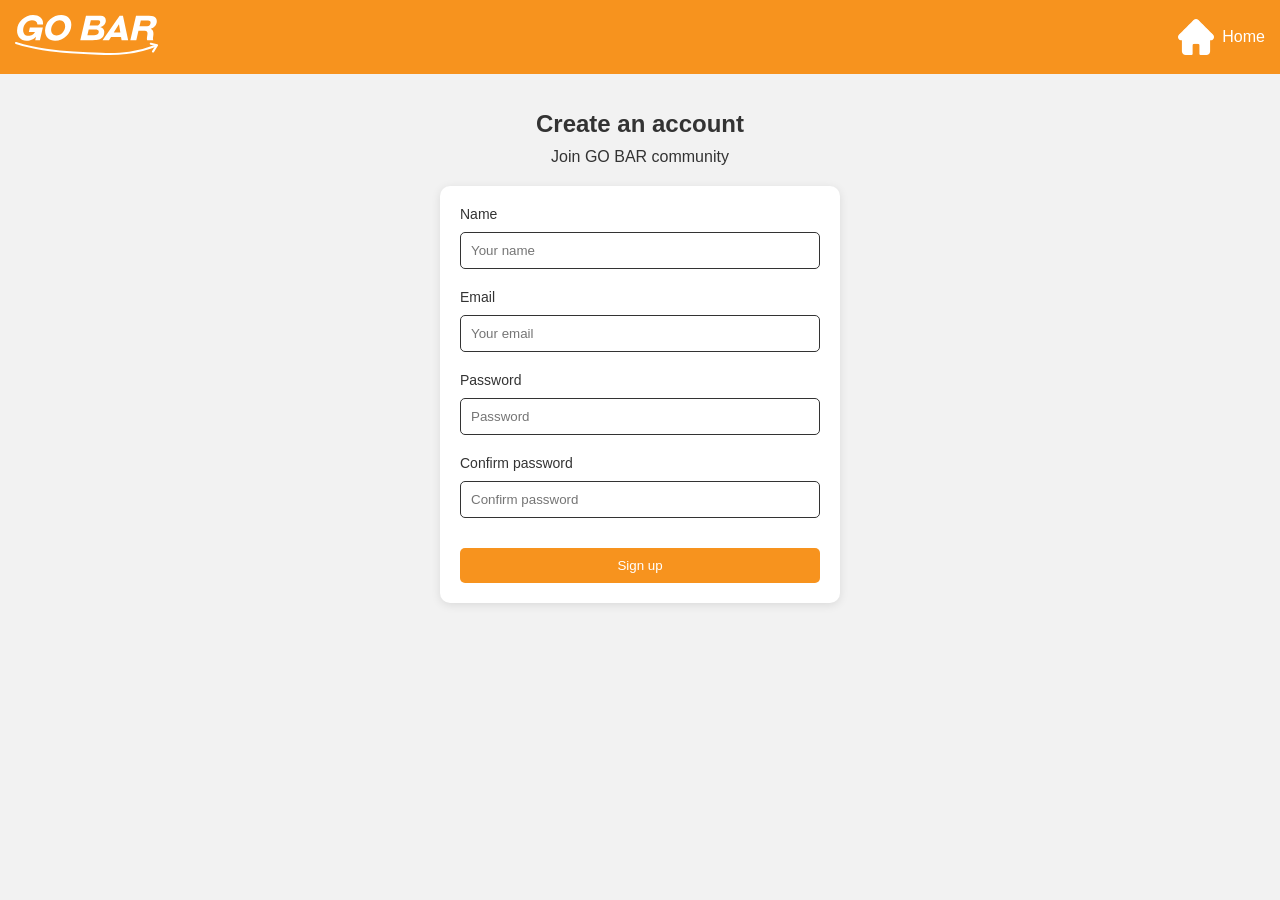
==== signup.html @ e12193d8 "changed signup" ====
<!DOCTYPE html>
<html lang="en">
<head>
  <meta charset="UTF-8" />
  <meta name="viewport" content="width=device-width, initial-scale=1.0"/>
  <title>Sign Up - GO BAR</title>
  <link rel="stylesheet" href="styles.css" />
  <script src="./js/signup.js" defer></script>
  <script src="./js/main.js" defer></script>
</head>
<body>
  <header class="header">
    <a href="index.html" class="logo">
      <img src="./img/go_bar_white.svg" alt="GO BAR logo">
    </a>

    <button class="burger" id="burger">☰</button>

    <nav id="nav">
      <a href="index.html"><img src="./img/home.png" width="36px" height="36px">Home</a>
    </nav>
  </header>
  <section class="signup">
    <h2>Create an account</h2>
    <p>Join GO BAR community</p>

    <form>
      <label for="name">Name</label>
      <input type="text" id="name" placeholder="Your name" />
      <span class="error" id="nameError"></span>

      <label for="email">Email</label>
      <input type="email" id="email" placeholder="Your email" />
      <span class="error" id="emailError"></span>

      <label for="password">Password</label>
      <input type="password" id="password" placeholder="Password" />
      <span class="error" id="passwordError"></span>

      <label for="confirm">Confirm password</label>
      <input type="password" id="confirm" placeholder="Confirm password" />
      <span class="error" id="confirmError"></span>

      <button type="submit">Sign up</button>
    </form>
  </section>

</body>
</html>
---- styles.css ----
* {
  margin: 0;
  padding: 0;
  box-sizing: border-box;
}

body {
  font-family: "Open Sans", sans-serif;
  background: #f2f2f2;
  color: #333;
  padding-top: 70px;
}

.header {
  display: flex;
  position: fixed;
  top: 0;
  width: 100%;
  background: #f7931e;
  color: white;
  justify-content: space-between;
  align-items: center;
  padding: 15px;
}

nav {
  display: flex;
  align-items: center;
  justify-content: space-between;
  gap: 30px;
}

nav a {
  display: flex;
  color: white;
  text-decoration: none;
  align-items: center;
  gap: 8px;
}

.logo img {
  height: 40px;
}

.hero,
.info,
.cta {
  padding: 20px;
}

section {
  margin-bottom: 160px;
}

.hero,
.info {
  display: flex;
  align-items: center;
  gap: 2rem;
  padding: 2rem;
}

.hero img,
.info img {
  width: 50%;
}

.hero p,
.info .text {
  width: 50%;
  margin: 0;
}

.cta {
  display: flex;
  text-align: center;
  flex-direction: column;
  gap: 30px;
}

.cta-content {
  display: flex;
  justify-content: center;
  align-items: center;
  gap: 5%;
  margin-top: 15px;
}

.cta-content button {
  background: #f7931e;
  color: white;
  border: none;
  padding: 10px 20px;
  height: 40px;
  border-radius: 10px;
  cursor: pointer;
  transition: transform 0.1s ease, box-shadow 0.1s ease;
  box-shadow: 0 4px 10px rgba(0, 0, 0, 0.15);
}

.cta-content button:hover {
  transform: translateY(-2px);
  box-shadow: 0 6px 14px rgba(0, 0, 0, 0.2);
}

.cta-content button:active {
  transform: translateY(2px) scale(0.98);
  box-shadow: 0 2px 6px rgba(0, 0, 0, 0.15);
}

.footer {
  background: #f7931e;
  color: white;
  padding: 40px 20px;
  margin-top: 30px;
}

.footer-content {
  display: flex;
  justify-content: space-between;
}

.signup {
  padding: 40px 20px;
  text-align: center;
}

.signup h2 {
  margin-bottom: 10px;
}

.signup form {
  max-width: 400px;
  margin: 20px auto;
  display: flex;
  flex-direction: column;
  gap: 10px;
  background: white;
  padding: 20px;
  border-radius: 10px;
  box-shadow: 0 2px 10px rgba(0, 0, 0, 0.1);
}

.signup label {
  text-align: left;
  font-size: 14px;
}

.signup input {
  padding: 10px;
  border: 1px solid #333;
  border-radius: 5px;
}

.signup button {
  margin-top: 10px;
  background: #f7931e;
  color: white;
  border: none;
  padding: 10px;
  cursor: pointer;
  border-radius: 5px;
}

.signup button:hover {
  opacity: 0.9;
}

.feedback {
  padding: 40px 20px;
  text-align: center;
}

.feedback h2 {
  margin-bottom: 10px;
}

.feedback form {
  max-width: 400px;
  margin: 20px auto;
  display: flex;
  flex-direction: column;
  gap: 10px;
  background: white;
  padding: 20px;
  border-radius: 10px;
  box-shadow: 0 2px 10px rgba(0, 0, 0, 0.1);
}

.feedback label {
  text-align: left;
  font-size: 14px;
}

.feedback input,
.feedback textarea {
  padding: 10px;
  border: 1px solid #333;
  border-radius: 5px;
}

.feedback button {
  margin-top: 10px;
  background: #f7931e;
  color: white;
  border: none;
  padding: 10px;
  cursor: pointer;
  border-radius: 5px;
}

.feedback button:hover {
  opacity: 0.9;
}

.error {
  color: red;
  font-size: 12px;
  margin-top: -5px;
  margin-bottom: 5px;
  display: block;
}

/* burger hidden on desktop */
.burger {
  display: none;
  font-size: 28px;
  background: none;
  border: none;
  color: white;
  cursor: pointer;
}

/* mobile styles */
@media (max-width: 768px) {
  nav {
    position: absolute;
    top: 70px;
    right: 0;
    width: 100%;
    background: #f7931e;
    flex-direction: column;
    align-items: center;
    gap: 20px;
    max-height: 0;
    overflow: hidden;
    transition: max-height 0.3s ease;
  }
  nav.active {
    max-height: 300px;
    padding: 20px 0;
  }
  .burger {
    display: block;
  }
}/*# sourceMappingURL=styles.css.map */
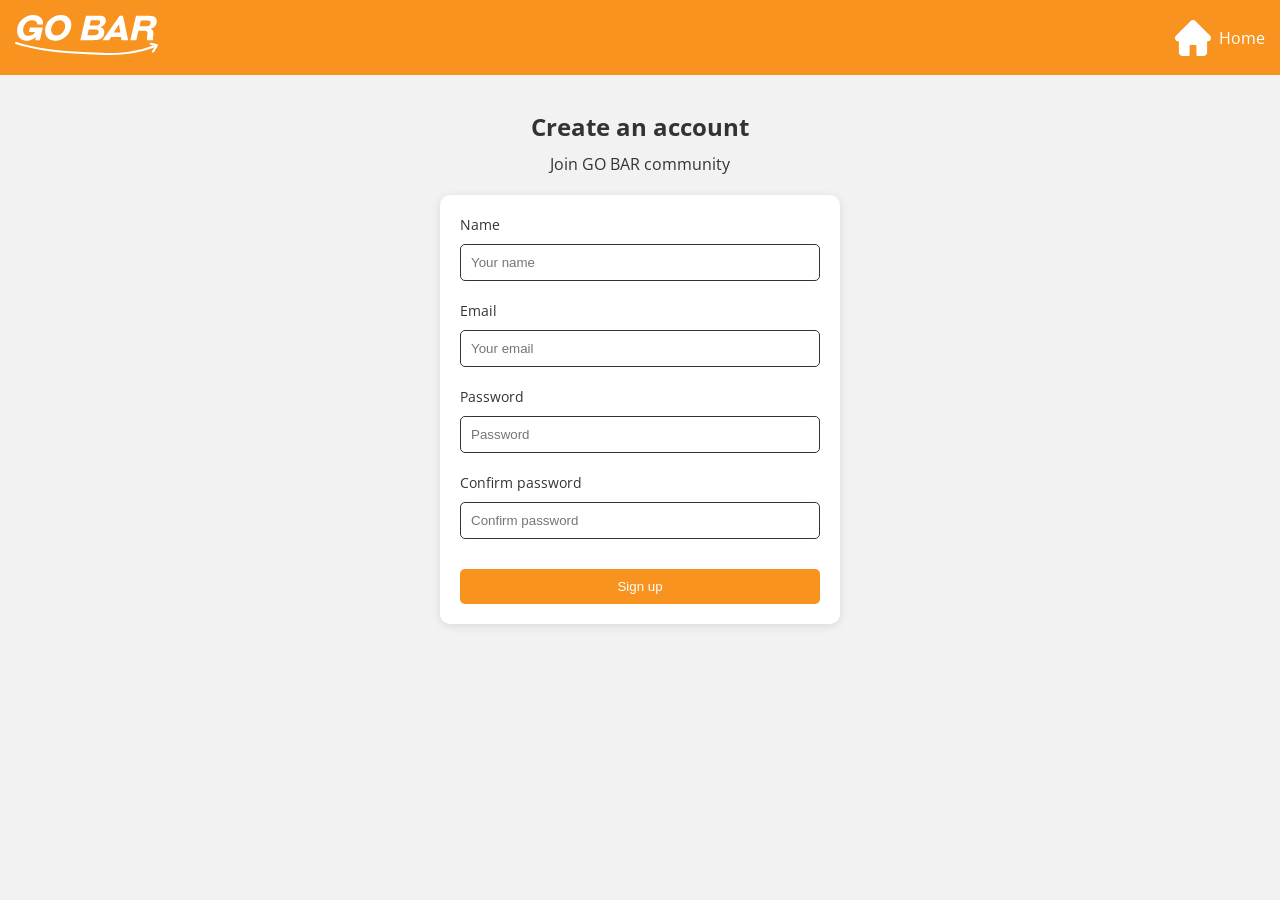
==== commit 3221946d: "added font and favicon to signup page" ====
--- a/signup.html
+++ b/signup.html
@@ -7,6 +7,10 @@
   <link rel="stylesheet" href="styles.css" />
   <script src="./js/signup.js" defer></script>
   <script src="./js/main.js" defer></script>
+  <link rel="icon" type="image/x-icon" href="/favicon.ico">
+  <link rel="preconnect" href="https://fonts.googleapis.com">
+  <link rel="preconnect" href="https://fonts.gstatic.com" crossorigin>
+  <link href="https://fonts.googleapis.com/css2?family=Open+Sans:ital,wght@0,300..800;1,300..800&display=swap" rel="stylesheet">
 </head>
 <body>
   <header class="header">
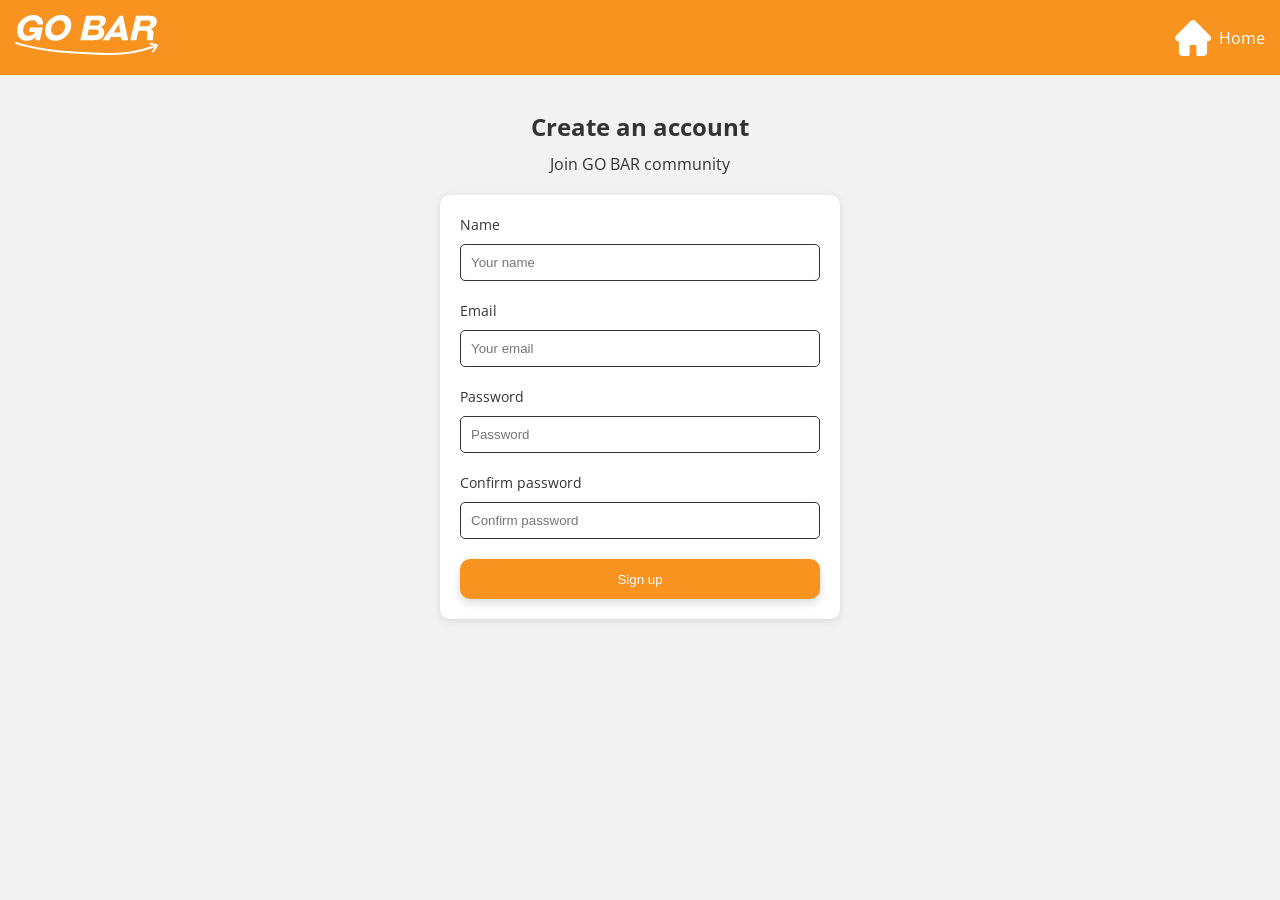
==== commit 504acd1a: "sass mixin" ====
--- a/signup.html
+++ b/signup.html
@@ -4,7 +4,7 @@
   <meta charset="UTF-8" />
   <meta name="viewport" content="width=device-width, initial-scale=1.0"/>
   <title>Sign Up - GO BAR</title>
-  <link rel="stylesheet" href="styles.css" />
+  <link rel="stylesheet" href="sass.css" />
   <script src="./js/signup.js" defer></script>
   <script src="./js/main.js" defer></script>
   <link rel="icon" type="image/x-icon" href="/favicon.ico">
--- a/sass.css
+++ b/sass.css
@@ -0,0 +1,241 @@
+/* MIXINS */
+/* RESET */
+* {
+  margin: 0;
+  padding: 0;
+  box-sizing: border-box;
+}
+
+body {
+  font-family: "Open Sans", sans-serif;
+  background: #f2f2f2;
+  color: #333;
+  padding-top: 70px;
+}
+
+/* HEADER */
+.header {
+  display: flex;
+  justify-content: center;
+  align-items: center;
+  justify-content: space-between;
+  position: fixed;
+  top: 0;
+  width: 100%;
+  background: #f7931e;
+  color: white;
+  padding: 15px;
+}
+.header nav {
+  display: flex;
+  justify-content: center;
+  align-items: center;
+  gap: 30px;
+}
+.header nav a {
+  display: flex;
+  align-items: center;
+  gap: 8px;
+  color: white;
+  text-decoration: none;
+}
+
+.logo img {
+  height: 40px;
+}
+
+/* SECTIONS */
+.hero,
+.info,
+.cta {
+  padding: 20px;
+}
+
+section {
+  margin-bottom: 160px;
+}
+
+.hero,
+.info {
+  display: flex;
+  align-items: center;
+  gap: 2rem;
+  padding: 2rem;
+}
+.hero img,
+.info img {
+  width: 50%;
+}
+.hero p,
+.hero .text,
+.info p,
+.info .text {
+  width: 50%;
+}
+
+/* CTA */
+.cta {
+  display: flex;
+  flex-direction: column;
+  text-align: center;
+  gap: 30px;
+}
+.cta-content {
+  display: flex;
+  justify-content: center;
+  align-items: center;
+  gap: 5%;
+  margin-top: 15px;
+}
+.cta-content button {
+  background: #f7931e;
+  color: white;
+  border: none;
+  padding: 10px 20px;
+  height: 40px;
+  border-radius: 10px;
+  cursor: pointer;
+  transition: transform 0.1s ease, box-shadow 0.1s ease;
+  box-shadow: 0 4px 10px rgba(0, 0, 0, 0.15);
+}
+.cta-content button:hover {
+  transform: translateY(-2px);
+  box-shadow: 0 6px 14px rgba(0, 0, 0, 0.2);
+}
+.cta-content button:active {
+  transform: translateY(2px) scale(0.98);
+  box-shadow: 0 2px 6px rgba(0, 0, 0, 0.15);
+}
+
+/* FOOTER */
+.footer {
+  background: #f7931e;
+  color: white;
+  padding: 40px 20px;
+  margin-top: 30px;
+}
+.footer-content {
+  display: flex;
+  justify-content: space-between;
+}
+
+/* FORMS */
+.signup,
+.feedback {
+  padding: 40px 20px;
+  text-align: center;
+}
+.signup h2,
+.feedback h2 {
+  margin-bottom: 10px;
+}
+.signup form,
+.feedback form {
+  max-width: 400px;
+  margin: 20px auto;
+  display: flex;
+  flex-direction: column;
+  gap: 10px;
+  background: white;
+  padding: 20px;
+  border-radius: 10px;
+  box-shadow: 0 2px 10px rgba(0, 0, 0, 0.1);
+}
+.signup form label,
+.feedback form label {
+  text-align: left;
+  font-size: 14px;
+}
+.signup form input,
+.signup form textarea,
+.feedback form input,
+.feedback form textarea {
+  padding: 10px;
+  border: 1px solid #333;
+  border-radius: 5px;
+}
+.signup form button,
+.feedback form button {
+  background: #f7931e;
+  color: white;
+  border: none;
+  padding: 10px 20px;
+  height: 40px;
+  border-radius: 10px;
+  cursor: pointer;
+  transition: transform 0.1s ease, box-shadow 0.1s ease;
+  box-shadow: 0 4px 10px rgba(0, 0, 0, 0.15);
+}
+.signup form button:hover,
+.feedback form button:hover {
+  transform: translateY(-2px);
+  box-shadow: 0 6px 14px rgba(0, 0, 0, 0.2);
+}
+.signup form button:active,
+.feedback form button:active {
+  transform: translateY(2px) scale(0.98);
+  box-shadow: 0 2px 6px rgba(0, 0, 0, 0.15);
+}
+.signup form button:hover,
+.feedback form button:hover {
+  opacity: 0.9;
+}
+
+/* ERROR */
+.error {
+  color: red;
+  font-size: 12px;
+  margin-top: -5px;
+  margin-bottom: 5px;
+  display: block;
+}
+
+/* BURGER */
+.burger {
+  display: none;
+  font-size: 28px;
+  background: none;
+  border: none;
+  color: white;
+  cursor: pointer;
+}
+
+/* MOBILE */
+@media (max-width: 768px) {
+  .burger {
+    display: block;
+  }
+  nav {
+    position: absolute;
+    top: 70px;
+    right: 0;
+    width: 100%;
+    background: #f7931e;
+    flex-direction: column;
+    align-items: center;
+    gap: 20px;
+    max-height: 0;
+    overflow: hidden;
+    transition: max-height 0.3s ease;
+  }
+  nav.active {
+    max-height: 300px;
+    padding: 20px 0;
+  }
+  .hero,
+  .info {
+    flex-direction: column;
+    text-align: center;
+  }
+  .hero img,
+  .info img {
+    width: 100%;
+    max-width: 320px;
+  }
+  .hero p,
+  .hero .text,
+  .info p,
+  .info .text {
+    width: 100%;
+  }
+}/*# sourceMappingURL=sass.css.map */
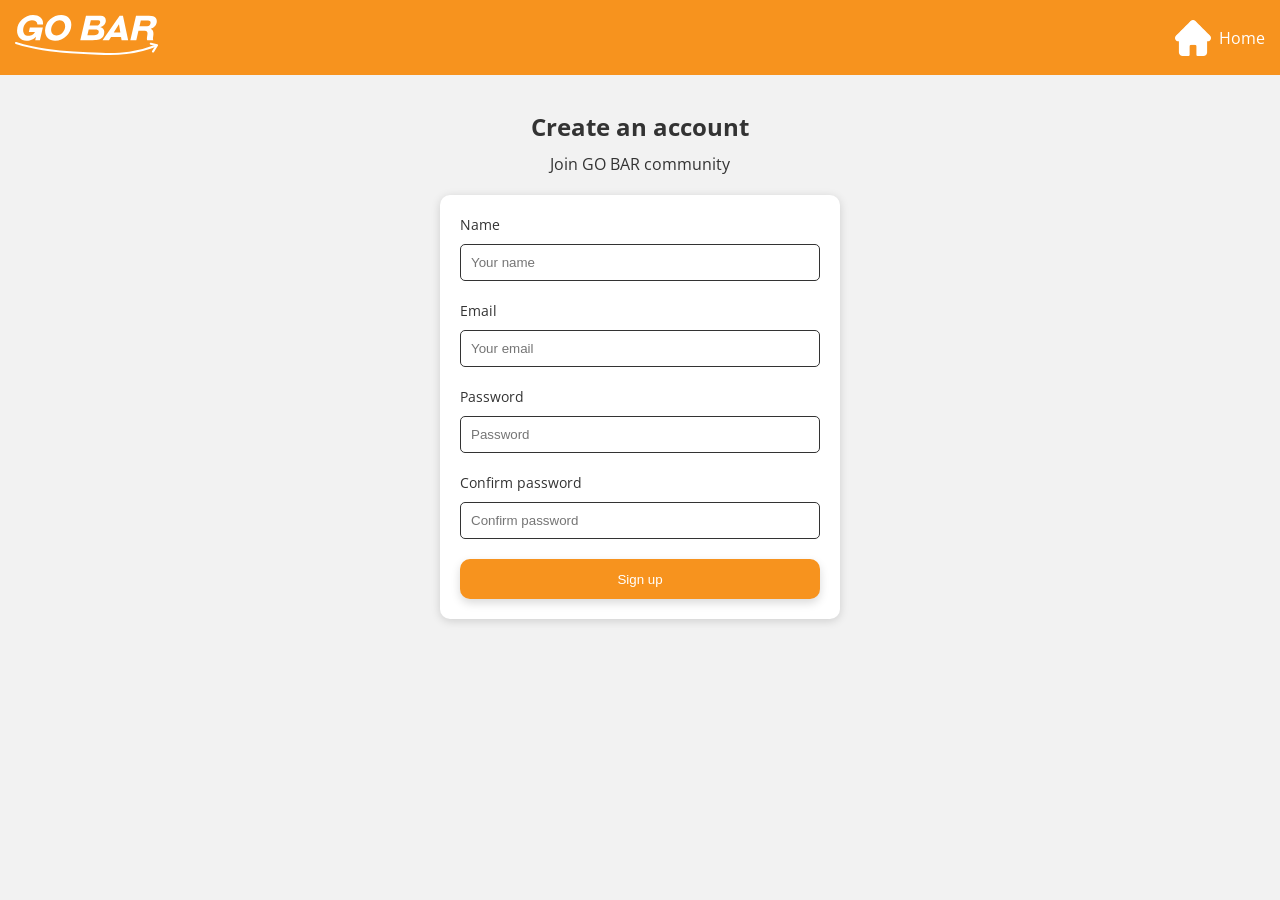
==== commit bfc85b22: "small html stuff" ====
--- a/signup.html
+++ b/signup.html
@@ -17,9 +17,7 @@
     <a href="index.html" class="logo">
       <img src="./img/go_bar_white.svg" alt="GO BAR logo">
     </a>
-
     <button class="burger" id="burger">☰</button>
-
     <nav id="nav">
       <a href="index.html"><img src="./img/home.png" width="36px" height="36px">Home</a>
     </nav>
@@ -27,7 +25,6 @@
   <section class="signup">
     <h2>Create an account</h2>
     <p>Join GO BAR community</p>
-
     <form>
       <label for="name">Name</label>
       <input type="text" id="name" placeholder="Your name" />
@@ -48,6 +45,5 @@
       <button type="submit">Sign up</button>
     </form>
   </section>
-
 </body>
 </html>
--- a/sass.css
+++ b/sass.css
@@ -100,7 +100,7 @@
 }
 .cta-content button:hover {
   transform: translateY(-2px);
-  box-shadow: 0 6px 14px rgba(0, 0, 0, 0.2);
+  box-shadow: 0 6px 14px rgba(0, 0, 0, 0.15);
 }
 .cta-content button:active {
   transform: translateY(2px) scale(0.98);
@@ -139,7 +139,7 @@
   background: white;
   padding: 20px;
   border-radius: 10px;
-  box-shadow: 0 2px 10px rgba(0, 0, 0, 0.1);
+  box-shadow: 0 2px 10px rgba(0, 0, 0, 0.15);
 }
 .signup form label,
 .feedback form label {
@@ -169,7 +169,7 @@
 .signup form button:hover,
 .feedback form button:hover {
   transform: translateY(-2px);
-  box-shadow: 0 6px 14px rgba(0, 0, 0, 0.2);
+  box-shadow: 0 6px 14px rgba(0, 0, 0, 0.15);
 }
 .signup form button:active,
 .feedback form button:active {
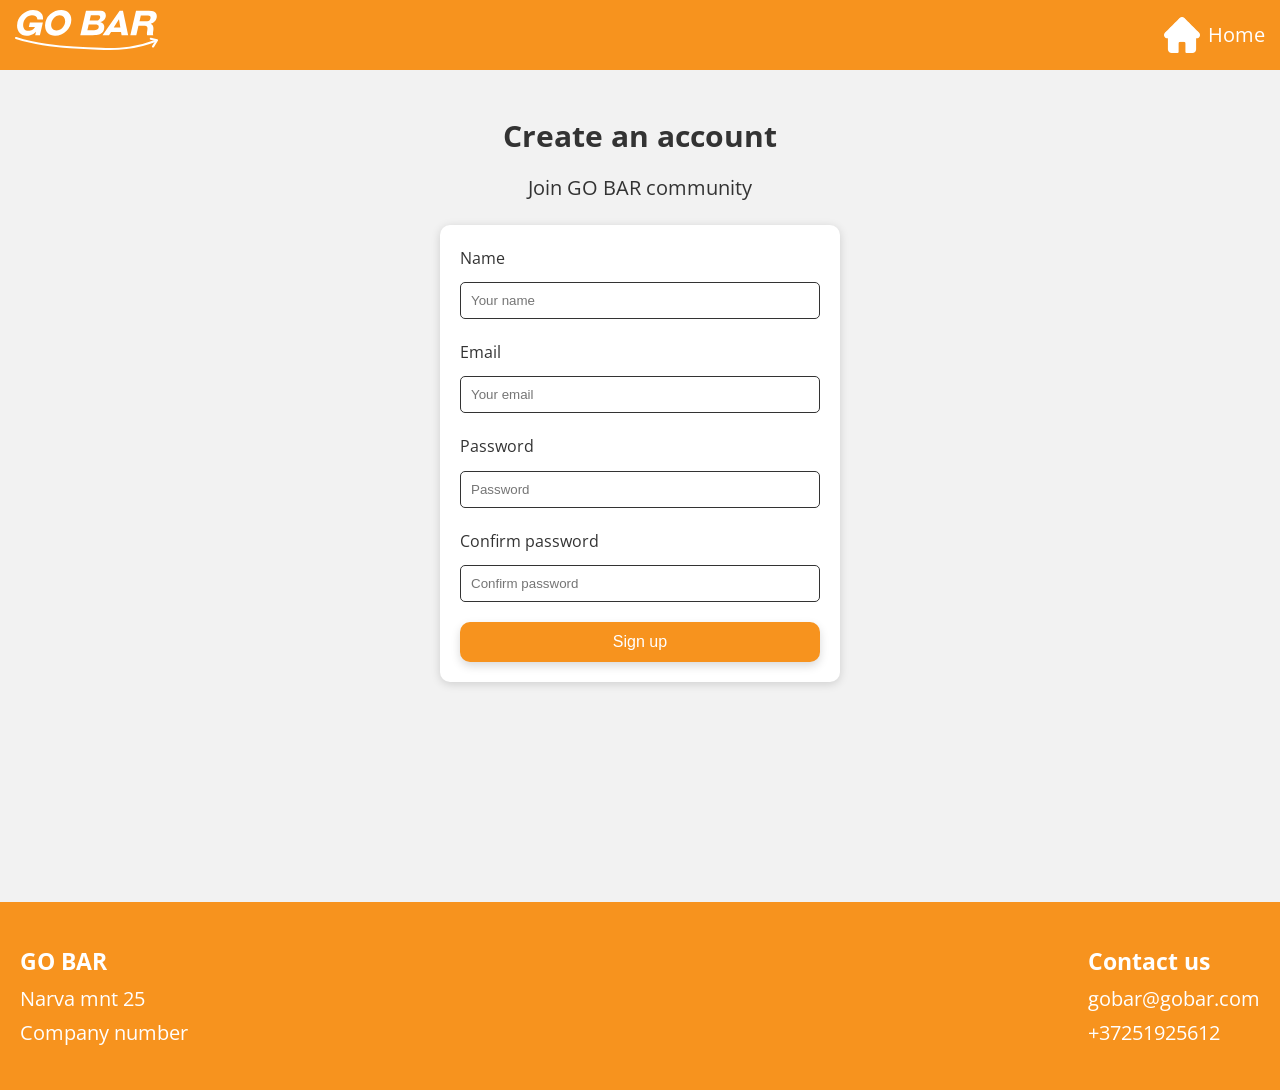
==== commit 15b2d2b5: "added sass removed old js footer to signup" ====
--- a/signup.html
+++ b/signup.html
@@ -7,7 +7,7 @@
   <link rel="stylesheet" href="sass.css" />
   <script src="./js/signup.js" defer></script>
   <script src="./js/main.js" defer></script>
-  <link rel="icon" type="image/x-icon" href="/favicon.ico">
+  <link rel="icon" type="image/x-icon" href="./favicon.ico">
   <link rel="preconnect" href="https://fonts.googleapis.com">
   <link rel="preconnect" href="https://fonts.gstatic.com" crossorigin>
   <link href="https://fonts.googleapis.com/css2?family=Open+Sans:ital,wght@0,300..800;1,300..800&display=swap" rel="stylesheet">
@@ -17,9 +17,9 @@
     <a href="index.html" class="logo">
       <img src="./img/go_bar_white.svg" alt="GO BAR logo">
     </a>
-    <button class="burger" id="burger">☰</button>
+    <button class="burger" id="burger" aria-label="Open navigation menu">☰</button>
     <nav id="nav">
-      <a href="index.html"><img src="./img/home.png" width="36px" height="36px">Home</a>
+      <a href="index.html"><img src="./img/home.png" width="36" height="36" alt="">Home</a>
     </nav>
   </header>
   <section class="signup">
@@ -45,5 +45,21 @@
       <button type="submit">Sign up</button>
     </form>
   </section>
+
+  <footer id="contact" class="footer">
+    <div class="wave"></div>
+    <div class="footer-content">
+      <div>
+        <h3>GO BAR</h3>
+        <p>Narva mnt 25</p>
+        <p>Company number</p>
+      </div>
+      <div>
+        <h3>Contact us</h3>
+        <p>gobar@gobar.com</p>
+        <p>+37251925612</p>
+      </div>
+    </div>
+  </footer>
 </body>
 </html>
--- a/sass.css
+++ b/sass.css
@@ -11,6 +11,8 @@
   background: #f2f2f2;
   color: #333;
   padding-top: 70px;
+  font-size: 20px;
+  line-height: 1.7;
 }
 
 /* HEADER */
@@ -18,13 +20,14 @@
   display: flex;
   justify-content: center;
   align-items: center;
+  height: 70px;
   justify-content: space-between;
   position: fixed;
   top: 0;
   width: 100%;
   background: #f7931e;
   color: white;
-  padding: 15px;
+  padding: 0 15px;
 }
 .header nav {
   display: flex;
@@ -93,6 +96,7 @@
   border: none;
   padding: 10px 20px;
   height: 40px;
+  font-size: 1rem;
   border-radius: 10px;
   cursor: pointer;
   transition: transform 0.1s ease, box-shadow 0.1s ease;
@@ -144,7 +148,7 @@
 .signup form label,
 .feedback form label {
   text-align: left;
-  font-size: 14px;
+  font-size: 1rem;
 }
 .signup form input,
 .signup form textarea,
@@ -161,6 +165,7 @@
   border: none;
   padding: 10px 20px;
   height: 40px;
+  font-size: 1rem;
   border-radius: 10px;
   cursor: pointer;
   transition: transform 0.1s ease, box-shadow 0.1s ease;
@@ -184,7 +189,7 @@
 /* ERROR */
 .error {
   color: red;
-  font-size: 12px;
+  font-size: 0.9rem;
   margin-top: -5px;
   margin-bottom: 5px;
   display: block;
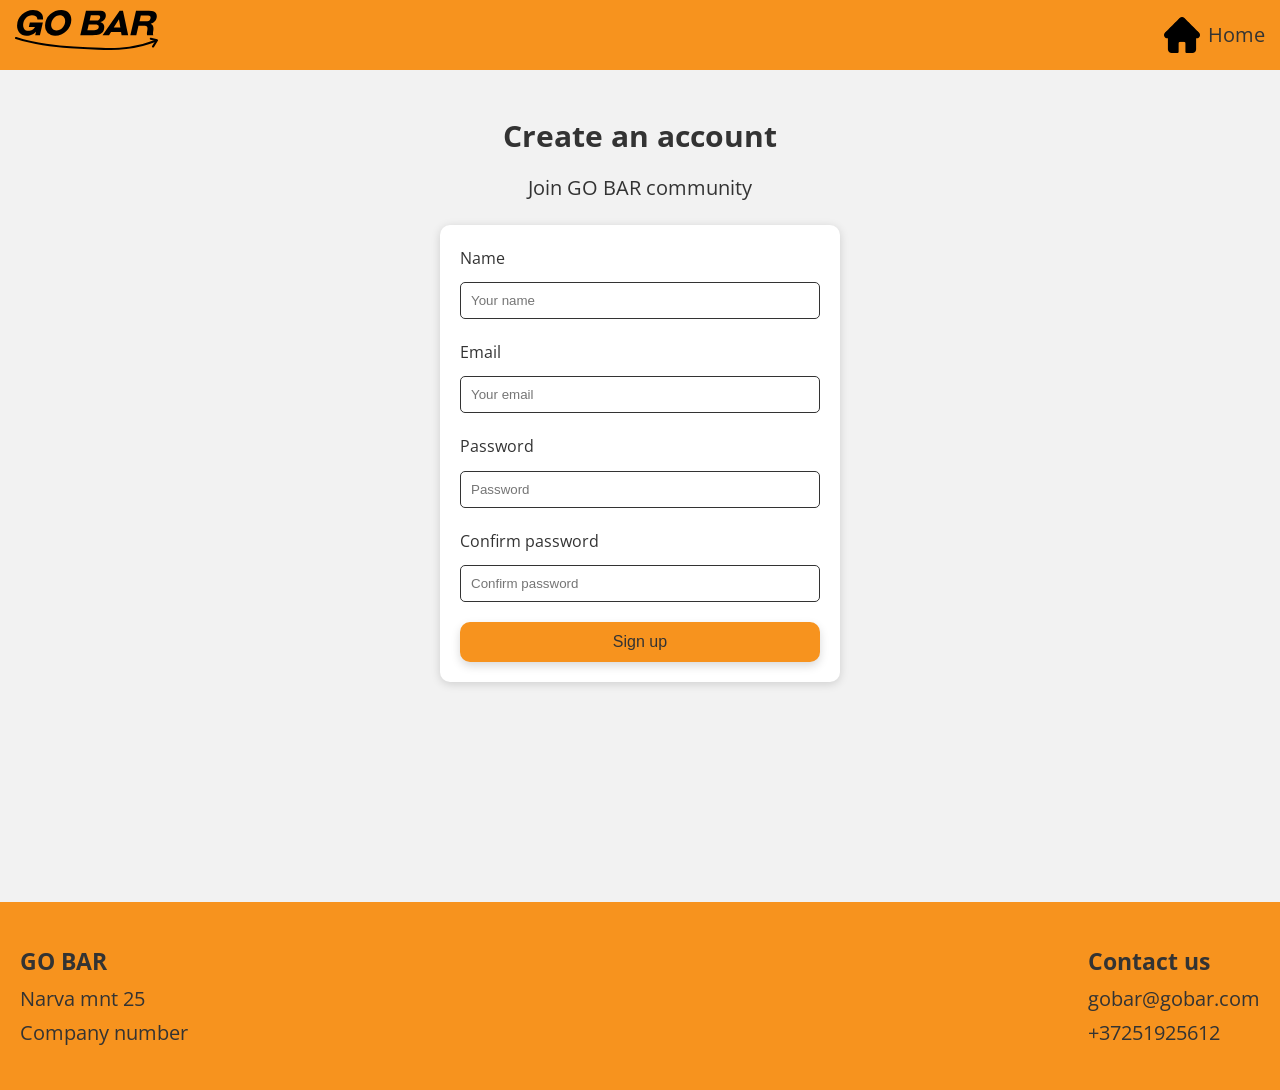
==== commit d61edd41: "updated logo" ====
--- a/signup.html
+++ b/signup.html
@@ -15,7 +15,7 @@
 <body>
   <header class="header">
     <a href="index.html" class="logo">
-      <img src="./img/go_bar_white.svg" alt="GO BAR logo">
+      <img src="./img/go_bar_black.svg" alt="GO BAR logo">
     </a>
     <button class="burger" id="burger" aria-label="Open navigation menu">☰</button>
     <nav id="nav">
--- a/sass.css
+++ b/sass.css
@@ -26,7 +26,7 @@
   top: 0;
   width: 100%;
   background: #f7931e;
-  color: white;
+  color: #333;
   padding: 0 15px;
 }
 .header nav {
@@ -39,7 +39,7 @@
   display: flex;
   align-items: center;
   gap: 8px;
-  color: white;
+  color: #333;
   text-decoration: none;
 }
 
@@ -92,7 +92,7 @@
 }
 .cta-content button {
   background: #f7931e;
-  color: white;
+  color: #333;
   border: none;
   padding: 10px 20px;
   height: 40px;
@@ -114,7 +114,7 @@
 /* FOOTER */
 .footer {
   background: #f7931e;
-  color: white;
+  color: #333;
   padding: 40px 20px;
   margin-top: 30px;
 }
@@ -161,7 +161,7 @@
 .signup form button,
 .feedback form button {
   background: #f7931e;
-  color: white;
+  color: #333;
   border: none;
   padding: 10px 20px;
   height: 40px;
@@ -201,7 +201,7 @@
   font-size: 28px;
   background: none;
   border: none;
-  color: white;
+  color: #333;
   cursor: pointer;
 }
 
